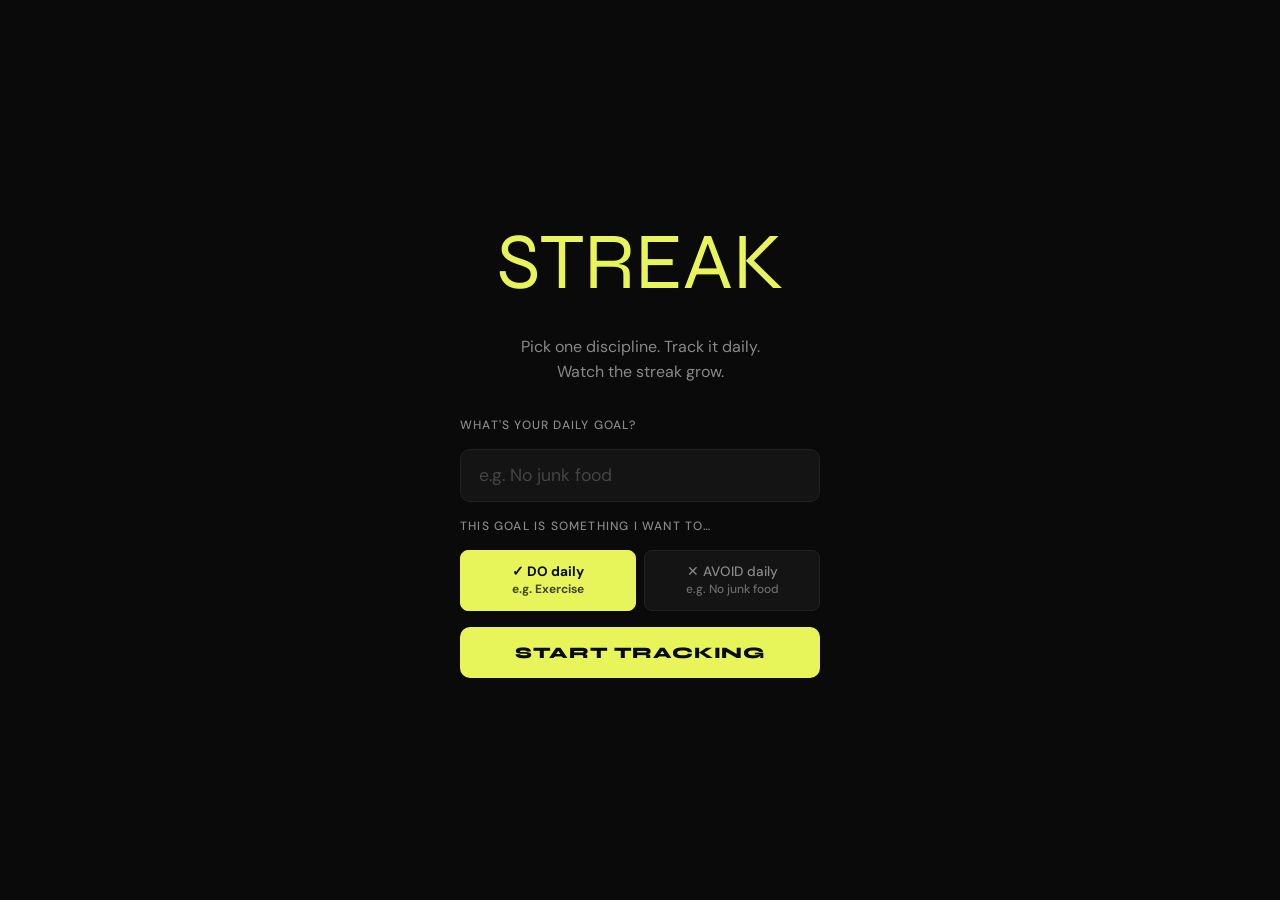
==== index.html @ 00e8c71d "refactor(phase-0): split single-file into ES modules Pure structural refactor. Zero behavior changes" ====
<!DOCTYPE html>
<html lang="en">
<head>
  <meta charset="UTF-8" />
  <meta name="viewport" content="width=device-width, initial-scale=1.0, viewport-fit=cover" />
  <meta name="apple-mobile-web-app-capable" content="yes" />
  <meta name="apple-mobile-web-app-status-bar-style" content="black-translucent" />
  <meta name="apple-mobile-web-app-title" content="Streak" />
  <meta name="theme-color" content="#0a0a0a" />
  <link rel="manifest" href="manifest.json" />
  <link rel="apple-touch-icon" href="STREAK Thumbnail.png" />
  <title>Streak — Daily Discipline Tracker</title>
  <script src="https://cdn.onesignal.com/sdks/web/v16/OneSignalSDK.page.js" defer></script>
  <script>
    window.OneSignalDeferred = window.OneSignalDeferred || [];
    OneSignalDeferred.push(async function(OneSignal) {
      try {
        await OneSignal.init({
          appId: "aaaa6422-7202-4d6e-8010-618cb66ac95e",
          allowLocalhostAsSecureOrigin: true,
          notifyButton: { enable: false },
          serviceWorkerPath: "OneSignalSDKWorker.js",
        });
        window._os = OneSignal;
      } catch(err) {
        console.error('OneSignal init failed:', err);
        window._osErr = err.message || String(err);
      }
      // If notification permission is already granted, opt in immediately
      // (covers the case where user previously allowed iOS notifications but
      //  OneSignal never completed its subscription registration)
      if (Notification.permission === 'granted' && !OneSignal.User.PushSubscription.optedIn) {
        try { await OneSignal.User.PushSubscription.optIn(); } catch(e) {}
      }
      // Auto-enable reminders when user subscribes to push
      OneSignal.User.PushSubscription.addEventListener('change', e => {
        if (e.current.optedIn && typeof autoEnablePresetReminders === 'function') {
          autoEnablePresetReminders();
        }
      });
    });
  </script>
  <link rel="preconnect" href="https://fonts.googleapis.com" />
  <link rel="preconnect" href="https://fonts.gstatic.com" crossorigin />
  <link href="https://fonts.googleapis.com/css2?family=Syne:wght@800&family=DM+Sans:wght@300;400;500&family=DM+Mono&display=swap" rel="stylesheet" />
  <link rel="stylesheet" href="styles.css" />
</head>
<body>

<!-- ONBOARDING -->
<div id="screen-onboard">
  <div class="onboard-title">STREAK</div>
  <div class="onboard-sub">Pick one discipline. Track it daily.<br>Watch the streak grow.</div>
  <div class="onboard-form">
    <label for="goal-input">What's your daily goal?</label>
    <input id="goal-input" type="text" placeholder="e.g. No junk food" maxlength="60" />
    <div class="mode-toggle-label">This goal is something I want to…</div>
    <div class="mode-toggle">
      <button class="mode-btn active" id="mode-btn-do">✓ DO daily<br><span style="font-size:0.75rem;opacity:0.75;">e.g. Exercise</span></button>
      <button class="mode-btn" id="mode-btn-avoid">✕ AVOID daily<br><span style="font-size:0.75rem;opacity:0.75;">e.g. No junk food</span></button>
    </div>
    <button class="btn-primary">Start Tracking</button>
  </div>
</div>

<!-- MAIN APP (hidden until goal set) -->
<div id="app" class="hidden">
  <!-- Top bar -->
  <div id="topbar">
    <div class="topbar-wordmark">
      <img src="STREAK logo v4.png" alt="STREAK" class="topbar-logo-img" />
    </div>
    <div class="topbar-date" id="topbar-date">—</div>
  </div>
  <div id="goal-row">
    <span id="topbar-goal">—</span>
    <button class="goal-edit-btn" title="Rename goal">✎</button>
    <input id="goal-inline-input" type="text" maxlength="60" />
    <button class="goal-save-btn" id="goal-save-btn">✓</button>
  </div>

  <!-- Nav -->
  <div id="nav">
    <button class="nav-btn active" data-screen="dashboard">Today</button>
    <button class="nav-btn"        data-screen="calendar">History</button>
    <button class="nav-btn"        data-screen="stats">Stats</button>
    <button class="nav-btn"        data-screen="badges">Badges</button>
    <button class="nav-btn"        data-screen="settings">Settings</button>
  </div>

  <!-- NOTIFICATION BANNER (Android / desktop) -->
  <div id="notif-banner">
    <div class="notif-banner-title">🔔 Never miss a day</div>
    <div class="notif-banner-sub">Get a morning and evening reminder so your streak stays alive.</div>
    <div class="notif-banner-actions">
      <button class="notif-banner-btn">Enable Reminders</button>
      <button class="notif-banner-dismiss">Not now</button>
    </div>
  </div>

  <!-- IOS ADD TO HOME SCREEN BANNER -->
  <div id="ios-banner">
    <div class="ios-banner-title">📲 Add to Home Screen for Reminders</div>
    <div class="ios-banner-steps">
      1. Tap the <span>Share button ⎦</span> at the bottom of Safari<br>
      2. Tap <span>"Add to Home Screen"</span><br>
      3. Open the app from your Home Screen<br>
      4. Reminders will be available in Settings
    </div>
    <button class="ios-banner-dismiss">Got it</button>
  </div>

  <!-- DASHBOARD -->
  <div id="screen-dashboard" class="screen active">
    <div class="streak-display">
      <div class="streak-label">Current Streak</div>
      <div class="streak-ring-wrap">
        <svg class="streak-ring-svg" viewBox="0 0 200 200" aria-hidden="true">
          <circle class="streak-ring-bg" cx="100" cy="100" r="88"/>
          <circle class="streak-ring-fill" id="streak-ring-fill" cx="100" cy="100" r="88"/>
        </svg>
        <div class="streak-number" id="dash-streak">0</div>
      </div>
      <div class="streak-unit">days</div>
      <div class="streak-milestone-label" id="streak-milestone-label"></div>
      <div class="streak-target" id="dash-target"></div>
      <div class="streak-motivation" id="streak-motivation"></div>
    </div>

    <div class="mini-stats">
      <div class="mini-stat">
        <div class="mini-stat-val" id="dash-best">0</div>
        <div class="mini-stat-lbl">Best</div>
      </div>
      <div class="mini-stat">
        <div class="mini-stat-val" id="dash-wins">0</div>
        <div class="mini-stat-lbl">Wins</div>
      </div>
      <div class="mini-stat">
        <div class="mini-stat-val" id="dash-rate">—</div>
        <div class="mini-stat-lbl">Rate</div>
      </div>
    </div>

    <div class="week-strip-header">Last 7 days</div>
    <div class="week-strip" id="week-strip"></div>

    <!-- Check-in -->
    <div class="checkin-question" id="checkin-question"></div>
    <div class="checkin-area" id="checkin-area">
      <button class="btn-yes">✓ Yes</button>
      <button class="btn-no">✗ No</button>
    </div>

    <div class="checkin-done" id="checkin-done">
      <div class="done-result" id="done-result-label">—</div>
      <div id="done-confirm-text" style="margin-bottom:0.4rem;"></div>
      <div id="done-note-display"></div>
      <button style="background:none;border:none;color:var(--sub);font-size:0.78rem;cursor:pointer;margin-top:0.7rem;text-decoration:underline;padding:0;">Tap to edit today's log</button>
    </div>
  </div>

  <!-- CALENDAR -->
  <div id="screen-calendar" class="screen">
    <div class="cal-header">
      <button class="cal-nav" id="cal-prev">‹</button>
      <div class="cal-title" id="cal-title">—</div>
      <button class="cal-nav" id="cal-next">›</button>
    </div>
    <div style="font-size:0.85rem;color:var(--sub);text-align:center;margin-bottom:0.9rem;">✎ Tap any past day to log or edit</div>
    <div class="cal-grid" id="cal-grid"></div>
  </div>

  <!-- STATS -->
  <div id="screen-stats" class="screen">
    <div id="stats-empty-state" style="display:none;">
      <div class="stats-empty">
        <span class="stats-empty-icon">🔥</span>
        <div class="stats-empty-title">Nothing here yet</div>
        <div class="stats-empty-sub">Your stats will appear here after your first log. Tap TODAY to get started 🔥</div>
      </div>
    </div>
    <div id="stats-content">
      <div class="chart-wrap">
        <div class="chart-title">30-Day Trend</div>
        <div class="chart-bars" id="chart-bars"></div>
      </div>
      <div class="stats-grid">
        <div class="stat-card">
          <div class="stat-card-val accent" id="stat-streak">0</div>
          <div class="stat-card-lbl">Current Streak</div>
        </div>
        <div class="stat-card">
          <div class="stat-card-val" id="stat-best">0</div>
          <div class="stat-card-lbl">Personal Best</div>
        </div>
        <div class="stat-card">
          <div class="stat-card-val success" id="stat-wins">0</div>
          <div class="stat-card-lbl">Total Wins</div>
        </div>
        <div class="stat-card">
          <div class="stat-card-val fail" id="stat-fails">0</div>
          <div class="stat-card-lbl">Misses</div>
        </div>
        <div class="stat-card full">
          <div class="stat-card-val accent" id="stat-rate">—</div>
          <div class="stat-card-lbl">Success Rate</div>
        </div>
        <div class="stat-card full">
          <div class="stat-card-val accent" id="stat-next-val">—</div>
          <div class="stat-card-lbl" id="stat-next-lbl">Next Milestone</div>
        </div>
      </div>
    </div>
  </div>

  <!-- BADGES -->
  <div id="screen-badges" class="screen">
    <div class="badges-grid" id="badges-grid"></div>
  </div>

  <!-- SETTINGS -->
  <div id="screen-settings" class="screen">
    <div class="settings-section">
      <div class="settings-label">Goal Mode</div>
      <div id="settings-mode-toggle"></div>
    </div>

    <div class="settings-section">
      <div class="settings-label">Rename Goal</div>
      <input class="settings-input" id="rename-input" type="text" />
      <button class="btn-outline">Save Name</button>
    </div>

    <div class="settings-section">
      <div class="settings-label">Reminders</div>
      <div id="reminders-list"></div>
      <button class="btn-outline" style="margin-top:0.7rem;font-size:0.82rem;">+ Add Reminder</button>
      <div style="font-size:0.72rem;color:var(--muted);margin-top:0.7rem;line-height:1.7;">
        Reminders fire while this tab is open.<br>
        <span style="color:var(--sub);font-weight:500;">iPhone users:</span> Add to Home Screen for the most reliable experience — tap the Share button ⎦ in Safari → "Add to Home Screen", then open the app from there.
      </div>
    </div>

    <div class="settings-section">
      <div class="settings-label">Data</div>
      <div style="font-size:0.78rem;color:var(--sub);margin-bottom:0.8rem;line-height:1.6;">Back up your streak data or restore it on a new device.</div>
      <button class="btn-outline">Export JSON Backup</button>
      <button class="btn-outline">Import JSON Backup</button>
      <input type="file" id="import-file" accept=".json" style="display:none" />
    </div>

    <div class="settings-section">
      <div class="settings-label">Danger Zone</div>
      <button class="btn-outline btn-danger">Reset All Data</button>
    </div>
  </div>
</div>

<!-- CONFIRM MODAL -->
<div id="confirm-overlay">
  <div class="confirm-modal">
    <div class="confirm-title" id="confirm-title">Are you sure?</div>
    <div class="confirm-body" id="confirm-body"></div>
    <div class="confirm-actions">
      <button class="btn-outline">Cancel</button>
      <button class="btn-confirm-danger" id="confirm-ok-btn">Delete</button>
    </div>
  </div>
</div>

<!-- MODAL -->
<div id="modal-overlay">
  <div class="modal">
    <div class="modal-title">Edit Day</div>
    <div class="modal-date" id="modal-date-label">—</div>
    <div class="modal-result-row">
      <button class="modal-result-btn yes" id="modal-btn-yes">✓ Yes</button>
      <button class="modal-result-btn no"  id="modal-btn-no">✗ No</button>
    </div>
    <textarea class="modal-note" id="modal-note" placeholder="Optional reflection…" rows="3"></textarea>
    <div class="modal-actions">
      <button class="btn-outline">Cancel</button>
      <button class="btn-primary" style="border-radius:8px">Save</button>
    </div>
  </div>
</div>

<!-- BADGE CELEBRATION -->
<div id="badge-celebration">
  <div class="badge-cel-glow"></div>
  <div class="badge-cel-unlocked">Badge Unlocked</div>
  <div class="badge-cel-icon" id="badge-cel-icon">🏆</div>
  <div class="badge-cel-streak" id="badge-cel-streak"></div>
  <div class="badge-cel-name" id="badge-cel-name">—</div>
  <div class="badge-cel-desc" id="badge-cel-desc">—</div>
  <button class="badge-cel-close">Let's Go! 🔥</button>
</div>

<!-- MILESTONE BANNER -->
<div id="milestone-banner">
  <div class="milestone-emoji" id="milestone-emoji">🔥</div>
  <div class="milestone-title" id="milestone-title">—</div>
  <div class="milestone-sub" id="milestone-sub">—</div>
  <button class="milestone-close">Keep Going</button>
</div>

<!-- CONFETTI -->
<canvas id="confetti-canvas"></canvas>

<!-- TOAST -->
<div id="toast"></div>

<script type="module" src="src/main.js"></script>
</body>
</html>
---- styles.css ----
﻿    /* â”€â”€ VARIABLES & RESET â”€â”€ */
    *, *::before, *::after { box-sizing: border-box; margin: 0; padding: 0; }
    * { -webkit-tap-highlight-color: transparent; }

    :root {
      --bg:       #0a0a0a;
      --surface:  #141414;
      --border:   #222;
      --muted:    #444;
      --text:     #f0f0f0;
      --sub:      #888;
      --accent:   #e8f55a;
      --success:  #4dff91;
      --fail:     #ff4d4d;
      --warn:     #ffb347;
    }

    html { scroll-behavior: smooth; }

    body {
      font-family: 'DM Sans', sans-serif;
      font-weight: 400;
      background: var(--bg);
      color: var(--text);
      min-height: 100dvh;
      -webkit-font-smoothing: antialiased;
      padding-bottom: env(safe-area-inset-bottom);
    }

    /* â”€â”€ ONBOARDING â”€â”€ */
    #screen-onboard {
      display: flex;
      flex-direction: column;
      align-items: center;
      justify-content: center;
      min-height: 100dvh;
      padding: 2rem;
      gap: 2rem;
    }

    .onboard-title {
      font-family: 'Syne', sans-serif;
      font-size: clamp(3rem, 10vw, 5rem);
      color: var(--accent);
      text-align: center;
      line-height: 1;
    }

    .onboard-sub {
      color: var(--sub);
      text-align: center;
      font-size: 1rem;
      max-width: 320px;
      line-height: 1.6;
    }

    .onboard-form {
      width: 100%;
      max-width: 360px;
      display: flex;
      flex-direction: column;
      gap: 1rem;
    }

    .onboard-form label {
      font-size: 0.75rem;
      font-weight: 500;
      letter-spacing: 0.1em;
      text-transform: uppercase;
      color: var(--sub);
    }

    .onboard-form input {
      background: var(--surface);
      border: 1px solid var(--border);
      border-radius: 10px;
      color: var(--text);
      font-family: 'DM Sans', sans-serif;
      font-size: 1.1rem;
      padding: 0.9rem 1.1rem;
      width: 100%;
      outline: none;
      transition: border-color 0.2s;
      -webkit-appearance: none;
    }

    .onboard-form input:focus { border-color: var(--accent); }
    .onboard-form input::placeholder { color: var(--muted); }

    .btn-primary {
      background: var(--accent);
      border: none;
      border-radius: 10px;
      color: #0a0a0a;
      cursor: pointer;
      font-family: 'Syne', sans-serif;
      font-size: 1rem;
      font-weight: 800;
      letter-spacing: 0.05em;
      padding: 1rem;
      text-transform: uppercase;
      transition: opacity 0.15s, transform 0.1s;
      width: 100%;
    }

    .btn-primary:hover { opacity: 0.88; }
    .btn-primary:active { transform: scale(0.98); }

    /* â”€â”€ TOP BAR â”€â”€ */
    #topbar {
      display: flex;
      align-items: center;
      justify-content: space-between;
      padding: calc(0.9rem + env(safe-area-inset-top)) 1.4rem 0;
    }

    .topbar-wordmark {
      display: flex;
      align-items: center;
    }

    .topbar-logo-img {
      height: 44px;
      width: auto;
      display: block;
      object-fit: contain;
      background: transparent;
    }

    .topbar-date {
      font-family: 'DM Mono', monospace;
      font-size: 0.75rem;
      color: var(--sub);
    }

    /* goal hero row */
    #goal-row {
      display: flex;
      align-items: center;
      gap: 0.5rem;
      padding: 0.4rem 1.4rem 0.1rem;
    }

    #topbar-goal {
      font-family: 'Syne', sans-serif;
      font-size: clamp(1.2rem, 4.5vw, 1.7rem);
      font-weight: 800;
      color: var(--text);
      white-space: nowrap;
      overflow: hidden;
      text-overflow: ellipsis;
      max-width: 78vw;
    }

    .goal-edit-btn {
      background: none;
      border: none;
      color: var(--muted);
      cursor: pointer;
      font-size: 1rem;
      padding: 0;
      line-height: 1;
      transition: color 0.15s;
      flex-shrink: 0;
    }

    .goal-edit-btn:hover { color: var(--accent); }

    #goal-inline-input {
      display: none;
      background: none;
      border: none;
      border-bottom: 1px solid var(--accent);
      color: var(--text);
      font-family: 'DM Sans', sans-serif;
      font-size: 1rem;
      font-weight: 500;
      outline: none;
      padding: 0 0 2px;
      width: 160px;
      -webkit-appearance: none;
    }

    .goal-save-btn {
      display: none;
      background: none;
      border: none;
      color: var(--accent);
      cursor: pointer;
      font-size: 0.85rem;
      font-weight: 700;
      padding: 0;
      flex-shrink: 0;
    }

    /* â”€â”€ NAVIGATION â”€â”€ */
    #nav {
      display: flex;
      gap: 0.4rem;
      padding: 0.7rem 1.4rem 0;
      overflow-x: auto;
      -webkit-overflow-scrolling: touch;
      scrollbar-width: none;
    }

    #nav::-webkit-scrollbar { display: none; }

    .nav-btn {
      background: none;
      border: 1px solid var(--border);
      border-radius: 8px;
      color: var(--sub);
      cursor: pointer;
      font-family: 'DM Sans', sans-serif;
      font-size: 0.78rem;
      font-weight: 500;
      letter-spacing: 0.06em;
      padding: 0.45rem 0.85rem;
      text-transform: uppercase;
      transition: all 0.15s;
      white-space: nowrap;
      flex-shrink: 0;
    }

    .nav-btn:hover { border-color: var(--muted); color: var(--text); }

    .nav-btn.active {
      background: var(--accent);
      border-color: var(--accent);
      color: #0a0a0a;
    }

    /* â”€â”€ SCREENS â”€â”€ */
    .screen { display: none; padding: 1.4rem; max-width: 480px; margin: 0 auto; }
    .screen.active { display: block; }

    /* â”€â”€ DASHBOARD â”€â”€ */
    .streak-display {
      text-align: center;
      padding: 1.5rem 1rem 1rem;
    }

    .streak-label {
      font-size: 0.7rem;
      font-weight: 500;
      letter-spacing: 0.15em;
      text-transform: uppercase;
      color: var(--sub);
      margin-bottom: 0.6rem;
    }

    /* Ring wrapper */
    .streak-ring-wrap {
      position: relative;
      display: inline-flex;
      align-items: center;
      justify-content: center;
      width: clamp(160px, 48vw, 230px);
      height: clamp(160px, 48vw, 230px);
      margin: 0 auto;
    }

    .streak-ring-svg {
      position: absolute;
      inset: 0;
      width: 100%;
      height: 100%;
      transform: rotate(-90deg);
      pointer-events: none;
    }

    .streak-ring-bg {
      fill: none;
      stroke: var(--surface);
      stroke-width: 7;
    }

    .streak-ring-fill {
      fill: none;
      stroke: var(--accent);
      stroke-width: 7;
      stroke-linecap: round;
      stroke-dasharray: 553;
      stroke-dashoffset: 553;
      transition: stroke-dashoffset 1s cubic-bezier(0.4,0,0.2,1);
    }

    .streak-number {
      font-family: 'Syne', sans-serif;
      font-size: clamp(3rem, 13vw, 5.5rem);
      line-height: 0.9;
      color: var(--accent);
      position: relative;
      z-index: 1;
    }

    .streak-unit {
      font-family: 'Syne', sans-serif;
      font-size: 1rem;
      color: var(--sub);
      margin-top: 0.4rem;
    }

    .streak-milestone-label {
      font-size: 0.65rem;
      color: var(--sub);
      letter-spacing: 0.08em;
      margin-top: 0.2rem;
      min-height: 1em;
    }

    .streak-target {
      margin-top: 0.5rem;
      font-size: 0.82rem;
      color: var(--sub);
    }

    .streak-target span { color: var(--text); font-weight: 500; }

    /* Check-in flash on yes */
    @keyframes yesFlash {
      0%   { background-color: rgba(77,255,145,0.2); }
      100% { background-color: transparent; }
    }
    .yes-flash { animation: yesFlash 0.9s ease-out forwards; border-radius: 14px; }

    /* mini stats row */
    .mini-stats {
      display: grid;
      grid-template-columns: repeat(3, 1fr);
      gap: 0.6rem;
      margin-bottom: 1.2rem;
    }

    .mini-stat {
      background: var(--surface);
      border: 1px solid var(--border);
      border-radius: 10px;
      padding: 0.8rem 0.5rem;
      text-align: center;
    }

    .mini-stat-val {
      font-family: 'Syne', sans-serif;
      font-size: 1.4rem;
      color: var(--text);
    }

    .mini-stat-lbl {
      font-size: 0.65rem;
      font-weight: 500;
      letter-spacing: 0.1em;
      text-transform: uppercase;
      color: var(--sub);
      margin-top: 0.2rem;
    }

    /* 7-day strip */
    .week-strip {
      display: flex;
      gap: 0.4rem;
      margin-bottom: 1.4rem;
      justify-content: center;
    }

    .week-day {
      flex: 1;
      max-width: 48px;
      display: flex;
      flex-direction: column;
      align-items: center;
      gap: 0.35rem;
    }

    .week-day-label {
      font-size: 0.6rem;
      font-weight: 500;
      letter-spacing: 0.08em;
      text-transform: uppercase;
      color: var(--sub);
    }

    .week-dot {
      width: 32px;
      height: 32px;
      border-radius: 8px;
      background: var(--surface);
      border: 1px solid var(--border);
    }

    .week-dot.yes { background: var(--success); border-color: var(--success); }
    .week-dot.no  { background: var(--fail);    border-color: var(--fail); }
    .week-dot.today { border-color: var(--accent); border-width: 2px; }

    /* check-in buttons */
    .checkin-area {
      display: grid;
      grid-template-columns: 1fr 1fr;
      gap: 0.8rem;
      margin-bottom: 1.2rem;
    }

    .btn-yes, .btn-no {
      border: none;
      border-radius: 14px;
      cursor: pointer;
      font-family: 'Syne', sans-serif;
      font-size: 1.3rem;
      font-weight: 800;
      letter-spacing: 0.05em;
      padding: 1.4rem 1rem;
      text-transform: uppercase;
      transition: opacity 0.15s, transform 0.1s;
    }

    .btn-yes { background: var(--success); color: #0a0a0a; }
    .btn-no  { background: var(--fail);    color: #fff; }
    .btn-yes:hover, .btn-no:hover { opacity: 0.85; }
    .btn-yes:active, .btn-no:active { transform: scale(0.97); }

    .checkin-done {
      text-align: center;
      padding: 1.2rem;
      background: var(--surface);
      border: 1px solid var(--border);
      border-radius: 14px;
      font-size: 0.9rem;
      color: var(--sub);
      display: none;
    }

    .checkin-done .done-result {
      font-family: 'Syne', sans-serif;
      font-size: 1.5rem;
      margin-bottom: 0.3rem;
    }

    .done-result.yes { color: var(--success); }
    .done-result.no  { color: var(--fail); }

    /* â”€â”€ CALENDAR â”€â”€ */
    .cal-header {
      display: flex;
      align-items: center;
      justify-content: space-between;
      margin-bottom: 1.2rem;
    }

    .cal-title {
      font-family: 'Syne', sans-serif;
      font-size: 1.1rem;
    }

    .cal-nav {
      background: none;
      border: 1px solid var(--border);
      border-radius: 8px;
      color: var(--text);
      cursor: pointer;
      font-size: 1rem;
      padding: 0.35rem 0.75rem;
      transition: border-color 0.15s;
    }

    .cal-nav:hover { border-color: var(--muted); }

    .cal-grid {
      display: grid;
      grid-template-columns: repeat(7, 1fr);
      gap: 0.3rem;
    }

    .cal-dow {
      font-size: 0.6rem;
      font-weight: 500;
      letter-spacing: 0.1em;
      text-transform: uppercase;
      color: var(--sub);
      text-align: center;
      padding: 0.3rem 0;
    }

    .cal-cell {
      aspect-ratio: 1;
      border-radius: 8px;
      background: var(--surface);
      border: 1px solid var(--border);
      display: flex;
      align-items: center;
      justify-content: center;
      font-size: 0.75rem;
      font-family: 'DM Mono', monospace;
      color: var(--sub);
      cursor: pointer;
      transition: border-color 0.15s;
    }

    .cal-cell:hover { border-color: var(--muted); }
    .cal-cell.empty { background: none; border-color: transparent; cursor: default; }
    .cal-cell.yes { background: var(--success); border-color: var(--success); color: #0a0a0a; font-weight: 700; }
    .cal-cell.no  { background: var(--fail);    border-color: var(--fail);    color: #fff;    font-weight: 700; }
    .cal-cell.unlogged { border-style: dashed; border-color: var(--muted); color: var(--muted); }
    .cal-cell.today { border-color: var(--accent); border-width: 2px; }
    .cal-cell.future { opacity: 0.2; cursor: default; }

    /* â”€â”€ STATS â”€â”€ */
    .stats-grid {
      display: grid;
      grid-template-columns: 1fr 1fr;
      gap: 0.7rem;
      margin-bottom: 1.2rem;
    }

    .stat-card {
      background: var(--surface);
      border: 1px solid var(--border);
      border-radius: 12px;
      padding: 1.1rem;
    }

    .stat-card.full { grid-column: 1 / -1; }

    .stat-card-val {
      font-family: 'Syne', sans-serif;
      font-size: 2rem;
      color: var(--text);
    }

    .stat-card-val.accent { color: var(--accent); }
    .stat-card-val.success { color: var(--success); }
    .stat-card-val.fail   { color: var(--fail); }

    .stat-card-lbl {
      font-size: 0.68rem;
      font-weight: 500;
      letter-spacing: 0.1em;
      text-transform: uppercase;
      color: var(--sub);
      margin-top: 0.25rem;
    }

    /* 30-day chart */
    .chart-wrap {
      background: var(--surface);
      border: 1px solid var(--border);
      border-radius: 12px;
      padding: 1.1rem;
      margin-bottom: 1.2rem;
    }

    .chart-title {
      font-size: 0.68rem;
      font-weight: 500;
      letter-spacing: 0.1em;
      text-transform: uppercase;
      color: var(--sub);
      margin-bottom: 0.8rem;
    }

    .chart-bars {
      display: flex;
      align-items: flex-end;
      gap: 2px;
      height: 60px;
    }

    .chart-bar {
      flex: 1;
      border-radius: 3px 3px 0 0;
      min-height: 4px;
    }

    .chart-bar.yes { background: var(--success); }
    .chart-bar.no  { background: var(--fail); }
    .chart-bar.empty { background: var(--border); }

    /* â”€â”€ SETTINGS â”€â”€ */
    .settings-section {
      background: var(--surface);
      border: 1px solid var(--border);
      border-radius: 12px;
      padding: 1.1rem;
      margin-bottom: 0.8rem;
    }

    .settings-label {
      font-size: 0.68rem;
      font-weight: 500;
      letter-spacing: 0.1em;
      text-transform: uppercase;
      color: var(--sub);
      margin-bottom: 0.7rem;
    }

    .settings-input {
      background: var(--bg);
      border: 1px solid var(--border);
      border-radius: 8px;
      color: var(--text);
      font-family: 'DM Sans', sans-serif;
      font-size: 1rem;
      padding: 0.7rem 0.9rem;
      width: 100%;
      outline: none;
      transition: border-color 0.2s;
      margin-bottom: 0.6rem;
      -webkit-appearance: none;
    }

    .settings-input:focus { border-color: var(--accent); }

    .btn-outline {
      background: none;
      border: 1px solid var(--border);
      border-radius: 8px;
      color: var(--text);
      cursor: pointer;
      font-family: 'DM Sans', sans-serif;
      font-size: 0.85rem;
      font-weight: 500;
      padding: 0.65rem 1rem;
      transition: border-color 0.15s, color 0.15s;
      width: 100%;
      text-align: center;
      margin-bottom: 0.4rem;
    }

    .btn-outline:hover { border-color: var(--accent); color: var(--accent); }

    .btn-danger {
      border-color: var(--fail);
      color: var(--fail);
    }

    .btn-danger:hover { background: var(--fail) !important; color: #fff !important; }

    /* â”€â”€ MODAL â”€â”€ */
    #modal-overlay {
      display: none;
      position: fixed;
      inset: 0;
      background: rgba(0,0,0,0.7);
      backdrop-filter: blur(4px);
      z-index: 100;
      align-items: flex-end;
      justify-content: center;
    }

    #modal-overlay.open {
      display: flex;
    }

    .modal {
      background: var(--surface);
      border: 1px solid var(--border);
      border-radius: 20px 20px 0 0;
      padding: 1.5rem;
      width: 100%;
      max-width: 480px;
      animation: slideUp 0.25s ease;
    }

    @keyframes slideUp {
      from { transform: translateY(100%); }
      to   { transform: translateY(0); }
    }

    .modal-title {
      font-family: 'Syne', sans-serif;
      font-size: 1.1rem;
      margin-bottom: 1.2rem;
    }

    .modal-date {
      font-family: 'DM Mono', monospace;
      font-size: 0.75rem;
      color: var(--sub);
      margin-bottom: 1rem;
    }

    .modal-result-row {
      display: grid;
      grid-template-columns: 1fr 1fr;
      gap: 0.6rem;
      margin-bottom: 1rem;
    }

    .modal-result-btn {
      border: 2px solid var(--border);
      border-radius: 10px;
      background: none;
      color: var(--sub);
      cursor: pointer;
      font-family: 'Syne', sans-serif;
      font-size: 0.9rem;
      font-weight: 800;
      letter-spacing: 0.05em;
      padding: 0.75rem;
      text-transform: uppercase;
      transition: all 0.15s;
    }

    .modal-result-btn.yes.active { background: var(--success); border-color: var(--success); color: #0a0a0a; }
    .modal-result-btn.no.active  { background: var(--fail);    border-color: var(--fail);    color: #fff; }
    .modal-result-btn:not(.active):hover { border-color: var(--muted); color: var(--text); }

    .modal-note {
      background: var(--bg);
      border: 1px solid var(--border);
      border-radius: 10px;
      color: var(--text);
      font-family: 'DM Sans', sans-serif;
      font-size: 1rem;
      padding: 0.8rem 1rem;
      width: 100%;
      resize: none;
      outline: none;
      transition: border-color 0.2s;
      margin-bottom: 1rem;
      min-height: 80px;
      -webkit-appearance: none;
    }

    .modal-note:focus { border-color: var(--accent); }
    .modal-note::placeholder { color: var(--muted); }

    .modal-actions {
      display: grid;
      grid-template-columns: 1fr 1fr;
      gap: 0.6rem;
    }

    /* â”€â”€ TOAST â”€â”€ */
    #toast {
      position: fixed;
      bottom: 2rem;
      left: 50%;
      transform: translateX(-50%) translateY(80px);
      background: var(--text);
      color: var(--bg);
      border-radius: 40px;
      padding: 0.65rem 1.3rem;
      font-size: 0.85rem;
      font-weight: 500;
      z-index: 200;
      transition: transform 0.3s ease, opacity 0.3s;
      opacity: 0;
      white-space: nowrap;
    }

    #toast.show {
      transform: translateX(-50%) translateY(0);
      opacity: 1;
    }

    /* â”€â”€ MILESTONE BANNER â”€â”€ */
    #milestone-banner {
      display: none;
      position: fixed;
      inset: 0;
      background: rgba(0,0,0,0.85);
      backdrop-filter: blur(6px);
      z-index: 150;
      align-items: center;
      justify-content: center;
      flex-direction: column;
      gap: 1rem;
      text-align: center;
      padding: 2rem;
    }

    #milestone-banner.open { display: flex; }

    .milestone-emoji { font-size: 4rem; }

    .milestone-title {
      font-family: 'Syne', sans-serif;
      font-size: 2.5rem;
      color: var(--accent);
    }

    .milestone-sub { color: var(--sub); font-size: 1rem; }

    .milestone-close {
      margin-top: 0.5rem;
      background: var(--accent);
      border: none;
      border-radius: 40px;
      color: #0a0a0a;
      cursor: pointer;
      font-family: 'Syne', sans-serif;
      font-weight: 800;
      font-size: 0.9rem;
      letter-spacing: 0.08em;
      padding: 0.7rem 2rem;
      text-transform: uppercase;
    }

    /* â”€â”€ CONFETTI â”€â”€ */
    #confetti-canvas {
      position: fixed;
      inset: 0;
      pointer-events: none;
      z-index: 140;
    }

    /* â”€â”€ SECTION TITLE â”€â”€ */
    .section-title {
      font-family: 'Syne', sans-serif;
      font-size: 1rem;
      letter-spacing: 0.04em;
      margin-bottom: 1rem;
      color: var(--sub);
      text-transform: uppercase;
    }

    /* â”€â”€ BADGES SCREEN â”€â”€ */
    .badges-grid {
      display: grid;
      grid-template-columns: repeat(2, 1fr);
      gap: 0.8rem;
    }

    .badge-card {
      background: var(--surface);
      border: 1px solid var(--border);
      border-radius: 14px;
      padding: 1.2rem 1rem;
      text-align: center;
      position: relative;
      overflow: hidden;
      transition: border-color 0.2s, transform 0.15s;
    }

    .badge-card.earned {
      border-color: var(--accent);
      background: linear-gradient(135deg, #141414 60%, #1e2200 100%);
    }

    .badge-card.earned::before {
      content: '';
      position: absolute;
      inset: 0;
      background: linear-gradient(120deg, transparent 30%, rgba(232,245,90,0.06) 50%, transparent 70%);
      animation: badgeShine 3s infinite;
    }

    @keyframes badgeShine {
      0%   { transform: translateX(-100%); }
      100% { transform: translateX(200%); }
    }

    .badge-card.locked {
      opacity: 0.5;
      filter: grayscale(0.7);
    }

    .badge-icon {
      font-size: 2.4rem;
      display: block;
      margin-bottom: 0.5rem;
      line-height: 1;
    }

    .badge-name {
      font-family: 'Syne', sans-serif;
      font-size: 0.85rem;
      letter-spacing: 0.04em;
      color: var(--text);
      margin-bottom: 0.25rem;
    }

    .badge-card.earned .badge-name { color: var(--accent); }

    .badge-desc {
      font-size: 0.68rem;
      color: var(--sub);
      line-height: 1.4;
    }

    .badge-earned-date {
      font-family: 'DM Mono', monospace;
      font-size: 0.6rem;
      color: var(--accent);
      margin-top: 0.4rem;
      opacity: 0.7;
    }

    .badge-lock-icon {
      position: absolute;
      top: 0.5rem;
      right: 0.6rem;
      font-size: 0.65rem;
      color: var(--muted);
    }

    .badge-multiplier {
      position: absolute;
      top: 0.5rem;
      right: 0.6rem;
      background: var(--accent);
      color: #111;
      font-size: 0.65rem;
      font-weight: 700;
      padding: 2px 6px;
      border-radius: 999px;
      line-height: 1.4;
      letter-spacing: 0.02em;
    }

    /* â”€â”€ BADGE CELEBRATION â”€â”€ */
    #badge-celebration {
      display: none;
      position: fixed;
      inset: 0;
      background: rgba(0,0,0,0.92);
      backdrop-filter: blur(8px);
      z-index: 160;
      align-items: center;
      justify-content: center;
      flex-direction: column;
      gap: 0;
      text-align: center;
      padding: 2rem;
    }

    #badge-celebration.open { display: flex; }

    .badge-cel-unlocked {
      font-size: 0.7rem;
      font-weight: 500;
      letter-spacing: 0.25em;
      text-transform: uppercase;
      color: var(--accent);
      margin-bottom: 1.5rem;
      animation: fadeSlideDown 0.5s ease forwards;
    }

    .badge-cel-icon {
      font-size: 5.5rem;
      line-height: 1;
      margin-bottom: 1rem;
      animation: badgePop 0.6s cubic-bezier(0.175, 0.885, 0.32, 1.275) forwards;
      filter: drop-shadow(0 0 30px rgba(232,245,90,0.5));
    }

    .badge-cel-glow {
      width: 260px;
      height: 260px;
      border-radius: 50%;
      background: radial-gradient(circle, rgba(232,245,90,0.22) 0%, rgba(232,245,90,0.05) 50%, transparent 70%);
      position: absolute;
      animation: glowPulse 1.2s ease-in-out infinite;
    }

    @keyframes glowPulse {
      0%, 100% { transform: scale(1); opacity: 0.6; }
      50%       { transform: scale(1.3); opacity: 1; }
    }

    @keyframes badgePop {
      0%   { transform: scale(0.3) rotate(-15deg); opacity: 0; }
      70%  { transform: scale(1.15) rotate(3deg); }
      100% { transform: scale(1) rotate(0deg); opacity: 1; }
    }

    @keyframes fadeSlideDown {
      from { opacity: 0; transform: translateY(-12px); }
      to   { opacity: 1; transform: translateY(0); }
    }

    .badge-cel-streak {
      font-family: 'DM Mono', monospace;
      font-size: 0.85rem;
      color: var(--accent);
      letter-spacing: 0.2em;
      text-transform: uppercase;
      margin-bottom: 1rem;
      opacity: 0.8;
      animation: fadeSlideUp 0.5s 0.15s ease both;
    }

    .badge-cel-name {
      font-family: 'Syne', sans-serif;
      font-size: clamp(1.8rem, 6vw, 2.6rem);
      color: var(--accent);
      margin-bottom: 0.5rem;
      animation: fadeSlideUp 0.5s 0.3s ease both;
    }

    .badge-cel-desc {
      font-size: 0.95rem;
      color: var(--sub);
      max-width: 280px;
      line-height: 1.6;
      margin-bottom: 2rem;
      animation: fadeSlideUp 0.5s 0.45s ease both;
    }

    @keyframes fadeSlideUp {
      from { opacity: 0; transform: translateY(14px); }
      to   { opacity: 1; transform: translateY(0); }
    }

    .badge-cel-close {
      background: var(--accent);
      border: none;
      border-radius: 40px;
      color: #0a0a0a;
      cursor: pointer;
      font-family: 'Syne', sans-serif;
      font-weight: 800;
      font-size: 0.9rem;
      letter-spacing: 0.1em;
      padding: 0.8rem 2.5rem;
      text-transform: uppercase;
      animation: fadeSlideUp 0.5s 0.6s ease both;
      transition: transform 0.1s, opacity 0.15s;
    }

    .badge-cel-close:hover { opacity: 0.85; }
    .badge-cel-close:active { transform: scale(0.97); }

    /* â”€â”€ REMINDER ROWS â”€â”€ */
    .reminder-row {
      display: flex;
      align-items: center;
      gap: 0.8rem;
      padding: 0.75rem 0;
      border-bottom: 1px solid var(--border);
    }
    .reminder-row:last-child { border-bottom: none; }
    .reminder-row-info { flex: 1; min-width: 0; }
    .reminder-row-label { font-size: 0.88rem; color: var(--text); font-weight: 500; }
    .reminder-row-sub { font-size: 0.72rem; color: var(--muted); margin-top: 0.15rem; line-height: 1.4; }
    .reminder-row-time {
      font-family: 'DM Mono', monospace;
      font-size: 0.78rem;
      color: var(--sub);
      margin-top: 0.25rem;
    }
    .reminder-time-input {
      background: var(--surface);
      border: 1px solid var(--border);
      border-radius: 8px;
      color: var(--text);
      font-size: 1rem;
      padding: 0.55rem 0.75rem;
      cursor: pointer;
      outline: none;
      width: 100%;
      min-height: 44px;
      margin-top: 0.4rem;
      transition: border-color 0.2s;
    }
    .reminder-time-input:focus { border-color: var(--accent); }
    .reminder-toggle-btn {
      background: none;
      border: 1px solid var(--border);
      border-radius: 20px;
      color: var(--muted);
      cursor: pointer;
      font-size: 0.7rem;
      font-weight: 600;
      letter-spacing: 0.1em;
      padding: 0.35rem 0.9rem;
      text-transform: uppercase;
      transition: border-color 0.15s, color 0.15s;
      white-space: nowrap;
    }
    .reminder-toggle-btn.on { border-color: var(--success); color: var(--success); }
    .reminder-delete-btn {
      background: none;
      border: none;
      color: var(--muted);
      cursor: pointer;
      font-size: 0.85rem;
      padding: 0.3rem 0.4rem;
      transition: color 0.15s;
      line-height: 1;
    }
    .reminder-delete-btn:hover { color: var(--fail); }

    /* â”€â”€ NOTIFICATION BANNER â”€â”€ */
    #notif-banner {
      display: none;
      margin: 1rem 1.4rem 0;
      max-width: 452px;
      margin-left: auto;
      margin-right: auto;
      background: linear-gradient(135deg, #1a2200, #141414);
      border: 1px solid var(--accent);
      border-radius: 14px;
      padding: 1rem 1.1rem;
    }

    #notif-banner.show { display: block; }

    .notif-banner-title {
      font-family: 'Syne', sans-serif;
      font-size: 0.9rem;
      color: var(--accent);
      margin-bottom: 0.3rem;
    }

    .notif-banner-sub {
      font-size: 0.78rem;
      color: var(--sub);
      line-height: 1.5;
      margin-bottom: 0.8rem;
    }

    .notif-banner-actions { display: flex; gap: 0.5rem; align-items: center; }

    .notif-banner-btn {
      background: var(--accent);
      border: none;
      border-radius: 8px;
      color: #0a0a0a;
      cursor: pointer;
      font-family: 'Syne', sans-serif;
      font-size: 0.78rem;
      font-weight: 800;
      letter-spacing: 0.05em;
      padding: 0.5rem 1rem;
      text-transform: uppercase;
    }

    .notif-banner-dismiss {
      background: none;
      border: none;
      color: var(--muted);
      cursor: pointer;
      font-size: 0.78rem;
      padding: 0.5rem;
    }

    #ios-banner {
      display: none;
      margin: 1rem 1.4rem 0;
      max-width: 452px;
      margin-left: auto;
      margin-right: auto;
      background: #0d1a2e;
      border: 1px solid #1a4a8a;
      border-radius: 14px;
      padding: 1rem 1.1rem;
    }

    #ios-banner.show { display: block; }

    .ios-banner-title {
      font-family: 'Syne', sans-serif;
      font-size: 0.9rem;
      color: #4da6ff;
      margin-bottom: 0.4rem;
    }

    .ios-banner-steps {
      font-size: 0.78rem;
      color: var(--sub);
      line-height: 1.9;
      margin-bottom: 0.6rem;
    }

    .ios-banner-steps span { color: var(--text); font-weight: 500; }

    .ios-banner-dismiss {
      background: none;
      border: none;
      color: var(--muted);
      cursor: pointer;
      font-size: 0.75rem;
      padding: 0;
    }

    /* â”€â”€ MODE TOGGLE (onboarding) â”€â”€ */
    .mode-toggle {
      display: grid;
      grid-template-columns: 1fr 1fr;
      gap: 0.5rem;
    }
    .mode-btn {
      background: var(--surface);
      border: 1px solid var(--border);
      border-radius: 8px;
      color: var(--sub);
      cursor: pointer;
      font-family: 'DM Sans', sans-serif;
      font-size: 0.85rem;
      font-weight: 500;
      padding: 0.75rem 0.5rem;
      transition: all 0.15s;
      line-height: 1.3;
      text-align: center;
    }
    .mode-btn.active {
      background: var(--accent);
      border-color: var(--accent);
      color: #0a0a0a;
      font-weight: 700;
    }
    .mode-toggle-label {
      font-size: 0.75rem;
      font-weight: 500;
      letter-spacing: 0.1em;
      text-transform: uppercase;
      color: var(--sub);
    }

    /* â”€â”€ CHECKIN QUESTION â”€â”€ */
    .checkin-question {
      font-size: 0.78rem;
      font-weight: 500;
      letter-spacing: 0.1em;
      text-transform: uppercase;
      color: var(--sub);
      text-align: center;
      margin-bottom: 0.7rem;
    }

    /* â”€â”€ MOTIVATION LINE â”€â”€ */
    .streak-motivation {
      font-size: 0.88rem;
      color: var(--sub);
      text-align: center;
      margin-top: 0.5rem;
      line-height: 1.5;
      min-height: 1.3em;
    }

    /* â”€â”€ WEEK STRIP HEADER â”€â”€ */
    .week-strip-header {
      font-size: 0.65rem;
      font-weight: 500;
      letter-spacing: 0.12em;
      text-transform: uppercase;
      color: var(--muted);
      text-align: center;
      margin-bottom: 0.4rem;
    }

    /* â”€â”€ CONFIRM MODAL â”€â”€ */
    #confirm-overlay {
      display: none;
      position: fixed;
      inset: 0;
      background: rgba(0,0,0,0.75);
      backdrop-filter: blur(4px);
      z-index: 300;
      align-items: center;
      justify-content: center;
      padding: 1.5rem;
    }
    #confirm-overlay.open { display: flex; }
    .confirm-modal {
      background: var(--surface);
      border: 1px solid var(--border);
      border-radius: 18px;
      padding: 1.8rem;
      width: 100%;
      max-width: 340px;
      animation: slideUp 0.2s ease;
    }
    .confirm-title {
      font-family: 'Syne', sans-serif;
      font-size: 1.2rem;
      color: var(--text);
      margin-bottom: 0.7rem;
    }
    .confirm-body {
      font-size: 0.85rem;
      color: var(--sub);
      line-height: 1.6;
      margin-bottom: 1.4rem;
    }
    .confirm-actions {
      display: grid;
      grid-template-columns: 1fr 1fr;
      gap: 0.6rem;
    }
    .btn-confirm-danger {
      background: var(--fail);
      border: none;
      border-radius: 8px;
      color: #fff;
      cursor: pointer;
      font-family: 'DM Sans', sans-serif;
      font-size: 0.9rem;
      font-weight: 700;
      padding: 0.75rem 1rem;
      transition: opacity 0.15s;
    }
    .btn-confirm-danger:hover { opacity: 0.85; }

    /* â”€â”€ STATS EMPTY STATE â”€â”€ */
    .stats-empty {
      text-align: center;
      padding: 2.5rem 1rem 1rem;
    }
    .stats-empty-icon { font-size: 2.8rem; display: block; margin-bottom: 0.7rem; }
    .stats-empty-title {
      font-family: 'Syne', sans-serif;
      font-size: 1.1rem;
      color: var(--text);
      margin-bottom: 0.5rem;
    }
    .stats-empty-sub { font-size: 0.85rem; color: var(--sub); line-height: 1.7; }

    /* â”€â”€ UTILITY â”€â”€ */
    .hidden { display: none !important; }
    .text-center { text-align: center; }
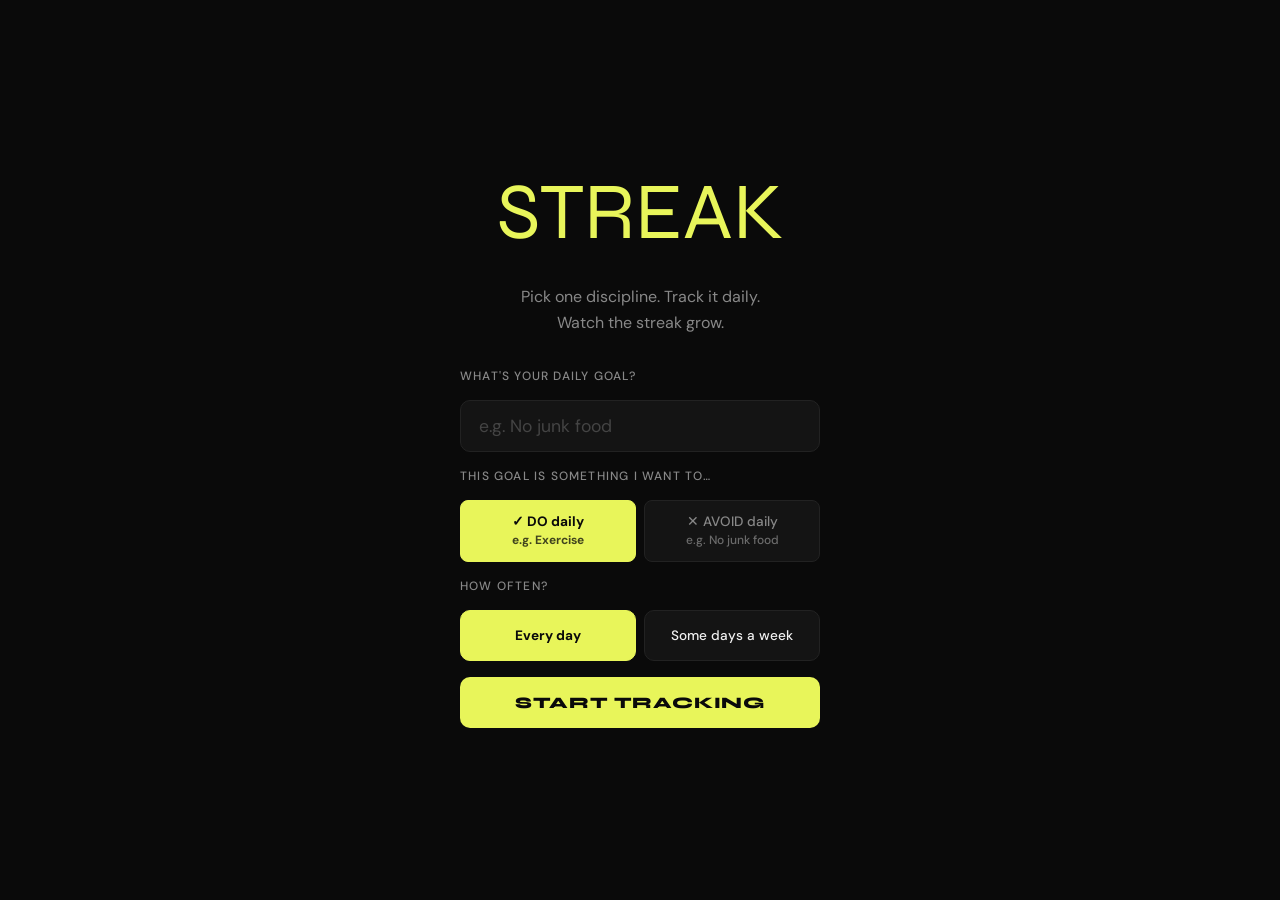
==== commit 548bc516: "feat(phase-2): UX retention pass — weekly mode, softer history, freezes - Add goalType (daily | week" ====
--- a/index.html
+++ b/index.html
@@ -8,7 +8,7 @@
   <meta name="apple-mobile-web-app-title" content="Streak" />
   <meta name="theme-color" content="#0a0a0a" />
   <link rel="manifest" href="manifest.json" />
-  <link rel="apple-touch-icon" href="STREAK Thumbnail.png" />
+  <link rel="apple-touch-icon" href="streak-thumbnail.png" />
   <title>Streak — Daily Discipline Tracker</title>
   <script src="https://cdn.onesignal.com/sdks/web/v16/OneSignalSDK.page.js" defer></script>
   <script>
@@ -59,6 +59,17 @@
       <button class="mode-btn active" id="mode-btn-do">✓ DO daily<br><span style="font-size:0.75rem;opacity:0.75;">e.g. Exercise</span></button>
       <button class="mode-btn" id="mode-btn-avoid">✕ AVOID daily<br><span style="font-size:0.75rem;opacity:0.75;">e.g. No junk food</span></button>
     </div>
+    <div class="mode-toggle-label">How often?</div>
+    <div class="freq-toggle">
+      <button class="freq-btn active" id="freq-btn-daily" data-freq="daily">Every day</button>
+      <button class="freq-btn" id="freq-btn-weekly" data-freq="weekly_target">Some days a week</button>
+    </div>
+    <div class="target-row" id="weekly-target-row" style="display:none;">
+      <button class="target-btn" data-target="3">3</button>
+      <button class="target-btn" data-target="4">4</button>
+      <button class="target-btn active" data-target="5">5</button>
+      <button class="target-btn" data-target="6">6</button>
+    </div>
     <button class="btn-primary">Start Tracking</button>
   </div>
 </div>
@@ -68,7 +79,7 @@
   <!-- Top bar -->
   <div id="topbar">
     <div class="topbar-wordmark">
-      <img src="STREAK logo v4.png" alt="STREAK" class="topbar-logo-img" />
+      <img src="streak-logo.png" alt="STREAK" class="topbar-logo-img" />
     </div>
     <div class="topbar-date" id="topbar-date">—</div>
   </div>
@@ -86,6 +97,13 @@
     <button class="nav-btn"        data-screen="stats">Stats</button>
     <button class="nav-btn"        data-screen="badges">Badges</button>
     <button class="nav-btn"        data-screen="settings">Settings</button>
+  </div>
+
+  <!-- WELCOME-BACK BANNER (returning after 3+ day gap) -->
+  <div id="welcome-banner">
+    <button class="wb-dismiss" id="welcome-dismiss">✕</button>
+    <div class="wb-title">Welcome back.</div>
+    <div class="wb-sub">Take today. The past is past.</div>
   </div>
 
   <!-- NOTIFICATION BANNER (Android / desktop) -->
@@ -199,13 +217,20 @@
           <div class="stat-card-lbl">Total Wins</div>
         </div>
         <div class="stat-card">
-          <div class="stat-card-val fail" id="stat-fails">0</div>
-          <div class="stat-card-lbl">Misses</div>
+          <div class="stat-card-val success" id="stat-wins-month">0</div>
+          <div class="stat-card-lbl">Wins this Month</div>
         </div>
         <div class="stat-card full">
           <div class="stat-card-val accent" id="stat-rate">—</div>
           <div class="stat-card-lbl">Success Rate</div>
         </div>
+        <div class="stat-card full" style="display:flex;justify-content:space-between;align-items:baseline;">
+          <div>
+            <div class="stat-card-val" id="stat-fails" style="font-size:1.2rem;color:var(--muted);">0</div>
+            <div class="stat-card-lbl">Off Days</div>
+          </div>
+          <div style="font-size:0.72rem;color:var(--muted);max-width:60%;text-align:right;line-height:1.4;">Days happen. The streak is what matters.</div>
+        </div>
         <div class="stat-card full">
           <div class="stat-card-val accent" id="stat-next-val">—</div>
           <div class="stat-card-lbl" id="stat-next-lbl">Next Milestone</div>
@@ -227,9 +252,14 @@
     </div>
 
     <div class="settings-section">
+      <div class="settings-label">Schedule</div>
+      <div id="settings-schedule"></div>
+    </div>
+
+    <div class="settings-section">
       <div class="settings-label">Rename Goal</div>
       <input class="settings-input" id="rename-input" type="text" />
-      <button class="btn-outline">Save Name</button>
+      <button class="btn-outline" id="btn-rename-goal">Save Name</button>
     </div>
 
     <div class="settings-section">
@@ -245,8 +275,8 @@
     <div class="settings-section">
       <div class="settings-label">Data</div>
       <div style="font-size:0.78rem;color:var(--sub);margin-bottom:0.8rem;line-height:1.6;">Back up your streak data or restore it on a new device.</div>
-      <button class="btn-outline">Export JSON Backup</button>
-      <button class="btn-outline">Import JSON Backup</button>
+      <button class="btn-outline" id="btn-export-data">Export JSON Backup</button>
+      <button class="btn-outline" id="btn-import-data">Import JSON Backup</button>
       <input type="file" id="import-file" accept=".json" style="display:none" />
     </div>
 
--- a/styles.css
+++ b/styles.css
@@ -389,7 +389,7 @@
     }
 
     .week-dot.yes { background: var(--success); border-color: var(--success); }
-    .week-dot.no  { background: var(--fail);    border-color: var(--fail); }
+    .week-dot.no  { background: var(--surface); border: 1px dashed var(--muted); }
     .week-dot.today { border-color: var(--accent); border-width: 2px; }
 
     /* check-in buttons */
@@ -498,7 +498,7 @@
     .cal-cell:hover { border-color: var(--muted); }
     .cal-cell.empty { background: none; border-color: transparent; cursor: default; }
     .cal-cell.yes { background: var(--success); border-color: var(--success); color: #0a0a0a; font-weight: 700; }
-    .cal-cell.no  { background: var(--fail);    border-color: var(--fail);    color: #fff;    font-weight: 700; }
+    .cal-cell.no  { background: var(--surface); border: 1px dashed var(--muted); color: var(--muted); }
     .cal-cell.unlogged { border-style: dashed; border-color: var(--muted); color: var(--muted); }
     .cal-cell.today { border-color: var(--accent); border-width: 2px; }
     .cal-cell.future { opacity: 0.2; cursor: default; }
@@ -571,7 +571,7 @@
     }
 
     .chart-bar.yes { background: var(--success); }
-    .chart-bar.no  { background: var(--fail); }
+    .chart-bar.no  { background: var(--muted); }
     .chart-bar.empty { background: var(--border); }
 
     /* â”€â”€ SETTINGS â”€â”€ */
@@ -1309,4 +1309,75 @@
 
     /* â”€â”€ UTILITY â”€â”€ */
     .hidden { display: none !important; }
-    .text-center { text-align: center; }
+
+    /* ── FREQUENCY (onboarding + settings Schedule) ── */
+    .freq-toggle, .target-row {
+      display: flex;
+      gap: 0.5rem;
+      width: 100%;
+    }
+    .freq-btn, .target-btn {
+      flex: 1;
+      background: var(--surface);
+      border: 1px solid var(--border);
+      border-radius: 10px;
+      color: var(--text);
+      cursor: pointer;
+      font-family: 'DM Sans', sans-serif;
+      font-size: 0.85rem;
+      font-weight: 500;
+      padding: 0.7rem 0.4rem;
+      transition: border-color 0.15s, background 0.15s, color 0.15s;
+    }
+    .freq-btn { padding: 1rem 0.4rem; }
+    .freq-btn.active, .target-btn.active {
+      background: var(--accent);
+      border-color: var(--accent);
+      color: #0a0a0a;
+      font-weight: 700;
+    }
+    .target-row { margin-top: 0.6rem; }
+
+    /* ── WELCOME-BACK BANNER ── */
+    #welcome-banner {
+      display: none;
+      background: var(--surface);
+      border: 1px solid var(--border);
+      border-radius: 12px;
+      padding: 0.9rem 1.1rem;
+      margin: 0.6rem 1.4rem 0;
+      color: var(--text);
+      position: relative;
+    }
+    #welcome-banner.show { display: block; }
+    #welcome-banner .wb-title {
+      font-family: 'Syne', sans-serif;
+      font-size: 1rem;
+      margin-bottom: 0.2rem;
+    }
+    #welcome-banner .wb-sub {
+      font-size: 0.82rem;
+      color: var(--sub);
+      line-height: 1.5;
+    }
+    #welcome-banner .wb-dismiss {
+      position: absolute;
+      top: 0.4rem;
+      right: 0.5rem;
+      background: none;
+      border: none;
+      color: var(--muted);
+      cursor: pointer;
+      font-size: 1.1rem;
+      padding: 0.3rem 0.5rem;
+    }
+
+    /* ── FREEZE INDICATOR ── */
+    .freeze-badge {
+      display: inline-flex;
+      align-items: center;
+      gap: 0.25rem;
+      font-size: 0.7rem;
+      color: var(--sub);
+      margin-left: 0.4rem;
+    }
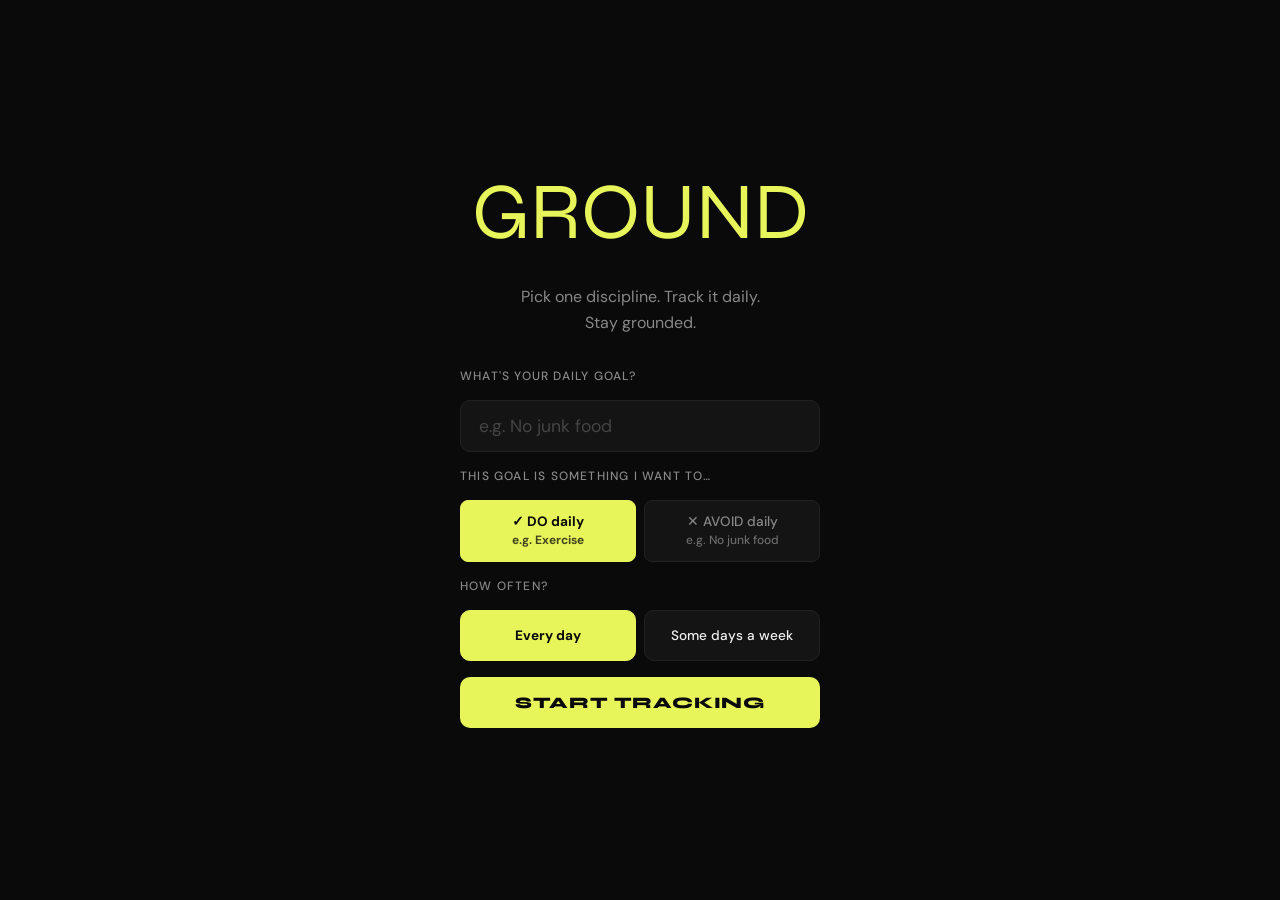
==== commit e23148cc: "rebrand: Streak -> Ground The product name "Streak" becomes "Ground" across every user-facing string" ====
--- a/index.html
+++ b/index.html
@@ -5,11 +5,11 @@
   <meta name="viewport" content="width=device-width, initial-scale=1.0, viewport-fit=cover" />
   <meta name="apple-mobile-web-app-capable" content="yes" />
   <meta name="apple-mobile-web-app-status-bar-style" content="black-translucent" />
-  <meta name="apple-mobile-web-app-title" content="Streak" />
+  <meta name="apple-mobile-web-app-title" content="Ground" />
   <meta name="theme-color" content="#0a0a0a" />
   <link rel="manifest" href="manifest.json" />
-  <link rel="apple-touch-icon" href="streak-thumbnail.png" />
-  <title>Streak — Daily Discipline Tracker</title>
+  <link rel="apple-touch-icon" href="ground_icon_180.png" />
+  <title>Ground — Daily Discipline Tracker</title>
   <script src="https://cdn.onesignal.com/sdks/web/v16/OneSignalSDK.page.js" defer></script>
   <script>
     window.OneSignalDeferred = window.OneSignalDeferred || [];
@@ -49,8 +49,8 @@
 
 <!-- ONBOARDING -->
 <div id="screen-onboard">
-  <div class="onboard-title">STREAK</div>
-  <div class="onboard-sub">Pick one discipline. Track it daily.<br>Watch the streak grow.</div>
+  <div class="onboard-title">GROUND</div>
+  <div class="onboard-sub">Pick one discipline. Track it daily.<br>Stay grounded.</div>
   <div class="onboard-form">
     <label for="goal-input">What's your daily goal?</label>
     <input id="goal-input" type="text" placeholder="e.g. No junk food" maxlength="60" />
@@ -79,7 +79,7 @@
   <!-- Top bar -->
   <div id="topbar">
     <div class="topbar-wordmark">
-      <img src="streak-logo.png" alt="STREAK" class="topbar-logo-img" />
+      <img src="ground_logo.png" alt="Ground" class="topbar-logo-img" />
     </div>
     <div class="topbar-date" id="topbar-date">—</div>
   </div>
@@ -263,6 +263,11 @@
     </div>
 
     <div class="settings-section">
+      <div class="settings-label">Privacy</div>
+      <div id="settings-privacy"></div>
+    </div>
+
+    <div class="settings-section">
       <div class="settings-label">Reminders</div>
       <div id="reminders-list"></div>
       <button class="btn-outline" style="margin-top:0.7rem;font-size:0.82rem;">+ Add Reminder</button>
@@ -335,6 +340,34 @@
   <button class="milestone-close">Keep Going</button>
 </div>
 
+<!-- LOCK SCREEN OVERLAY -->
+<div id="lock-overlay">
+  <div class="lock-modal">
+    <img src="ground_logo.png" alt="Ground" class="lock-logo" />
+    <div class="lock-title" id="lock-title">Enter your PIN</div>
+    <div class="lock-sub" id="lock-sub">4 digits to unlock.</div>
+    <input id="lock-pin-input" type="password" inputmode="numeric" pattern="[0-9]*" maxlength="4" autocomplete="off" />
+    <div class="lock-error" id="lock-error"></div>
+    <div class="lock-actions">
+      <button class="btn-outline" id="lock-cancel-btn" style="display:none;">Cancel</button>
+      <button class="btn-primary" id="lock-unlock-btn">Unlock</button>
+    </div>
+  </div>
+</div>
+
+<!-- PRO PROMPT MODAL -->
+<div id="pro-overlay">
+  <div class="pro-modal">
+    <div class="pro-badge">GROUND PRO</div>
+    <div class="pro-title" id="pro-title">—</div>
+    <div class="pro-body" id="pro-body">—</div>
+    <div class="pro-actions">
+      <button class="btn-outline" id="pro-later-btn">Maybe later</button>
+      <button class="btn-primary" id="pro-cta-btn">Get Pro</button>
+    </div>
+  </div>
+</div>
+
 <!-- CONFETTI -->
 <canvas id="confetti-canvas"></canvas>
 
--- a/styles.css
+++ b/styles.css
@@ -1381,3 +1381,164 @@
       color: var(--sub);
       margin-left: 0.4rem;
     }
+
+    /* ── BACKGROUND BLUR (visibility hidden) ── */
+    .app-blurred { filter: blur(20px); }
+
+    /* ── PRIVACY SETTINGS ── */
+    .privacy-row {
+      display: flex;
+      align-items: center;
+      justify-content: space-between;
+      gap: 0.8rem;
+      padding: 0.6rem 0;
+      border-bottom: 1px solid var(--border);
+    }
+    .privacy-row:last-of-type { border-bottom: none; }
+    .privacy-row-info { flex: 1; min-width: 0; }
+    .privacy-row-label {
+      font-size: 0.9rem;
+      color: var(--text);
+      margin-bottom: 0.15rem;
+    }
+    .privacy-row-sub {
+      font-size: 0.72rem;
+      color: var(--sub);
+      line-height: 1.45;
+    }
+    .privacy-toggle {
+      flex-shrink: 0;
+      background: var(--bg);
+      border: 1px solid var(--border);
+      border-radius: 999px;
+      color: var(--sub);
+      cursor: pointer;
+      font-family: 'DM Sans', sans-serif;
+      font-size: 0.7rem;
+      font-weight: 700;
+      letter-spacing: 0.1em;
+      padding: 0.35rem 0.9rem;
+      text-transform: uppercase;
+      transition: all 0.15s;
+    }
+    .privacy-toggle.on {
+      background: var(--accent);
+      border-color: var(--accent);
+      color: #0a0a0a;
+    }
+
+    /* ── LOCK SCREEN OVERLAY ── */
+    #lock-overlay {
+      display: none;
+      position: fixed;
+      inset: 0;
+      background: var(--bg);
+      z-index: 200;
+      align-items: center;
+      justify-content: center;
+      padding: 2rem;
+    }
+    #lock-overlay.show { display: flex; }
+    .lock-modal {
+      max-width: 320px;
+      width: 100%;
+      text-align: center;
+      display: flex;
+      flex-direction: column;
+      align-items: center;
+      gap: 1rem;
+    }
+    .lock-logo { height: 60px; width: auto; margin-bottom: 0.4rem; }
+    .lock-title {
+      font-family: 'Syne', sans-serif;
+      font-size: 1.4rem;
+      color: var(--text);
+    }
+    .lock-sub {
+      font-size: 0.82rem;
+      color: var(--sub);
+      line-height: 1.5;
+    }
+    #lock-pin-input {
+      background: var(--surface);
+      border: 1px solid var(--border);
+      border-radius: 10px;
+      color: var(--text);
+      font-family: 'DM Mono', monospace;
+      font-size: 1.8rem;
+      letter-spacing: 1rem;
+      padding: 0.7rem 1rem;
+      text-align: center;
+      width: 100%;
+      outline: none;
+      -webkit-appearance: none;
+    }
+    #lock-pin-input:focus { border-color: var(--accent); }
+    .lock-error {
+      color: var(--fail);
+      font-size: 0.78rem;
+      min-height: 1em;
+    }
+    .lock-actions {
+      display: flex;
+      gap: 0.5rem;
+      width: 100%;
+    }
+    .lock-actions .btn-outline,
+    .lock-actions .btn-primary { flex: 1; }
+
+    /* ── PRO PROMPT MODAL ── */
+    #pro-overlay {
+      display: none;
+      position: fixed;
+      inset: 0;
+      background: rgba(0,0,0,0.7);
+      backdrop-filter: blur(4px);
+      z-index: 150;
+      align-items: center;
+      justify-content: center;
+      padding: 1.5rem;
+    }
+    #pro-overlay.show { display: flex; }
+    .pro-modal {
+      background: var(--surface);
+      border: 1px solid var(--border);
+      border-radius: 16px;
+      padding: 1.5rem;
+      max-width: 360px;
+      width: 100%;
+      text-align: center;
+    }
+    .pro-badge {
+      display: inline-block;
+      font-family: 'Syne', sans-serif;
+      font-size: 0.7rem;
+      font-weight: 800;
+      letter-spacing: 0.2em;
+      color: #0a0a0a;
+      background: var(--accent);
+      border-radius: 6px;
+      padding: 0.2rem 0.5rem;
+      margin-bottom: 0.8rem;
+    }
+    .pro-title {
+      font-family: 'Syne', sans-serif;
+      font-size: 1.3rem;
+      color: var(--text);
+      margin-bottom: 0.5rem;
+    }
+    .pro-body {
+      font-size: 0.88rem;
+      color: var(--sub);
+      line-height: 1.5;
+      margin-bottom: 1.2rem;
+    }
+    .pro-actions {
+      display: flex;
+      gap: 0.5rem;
+    }
+    .pro-actions .btn-outline,
+    .pro-actions .btn-primary { flex: 1; margin: 0; }
+
+    /* Tappable wordmark for the dev pro-toggle gesture */
+    .topbar-wordmark { cursor: pointer; }
